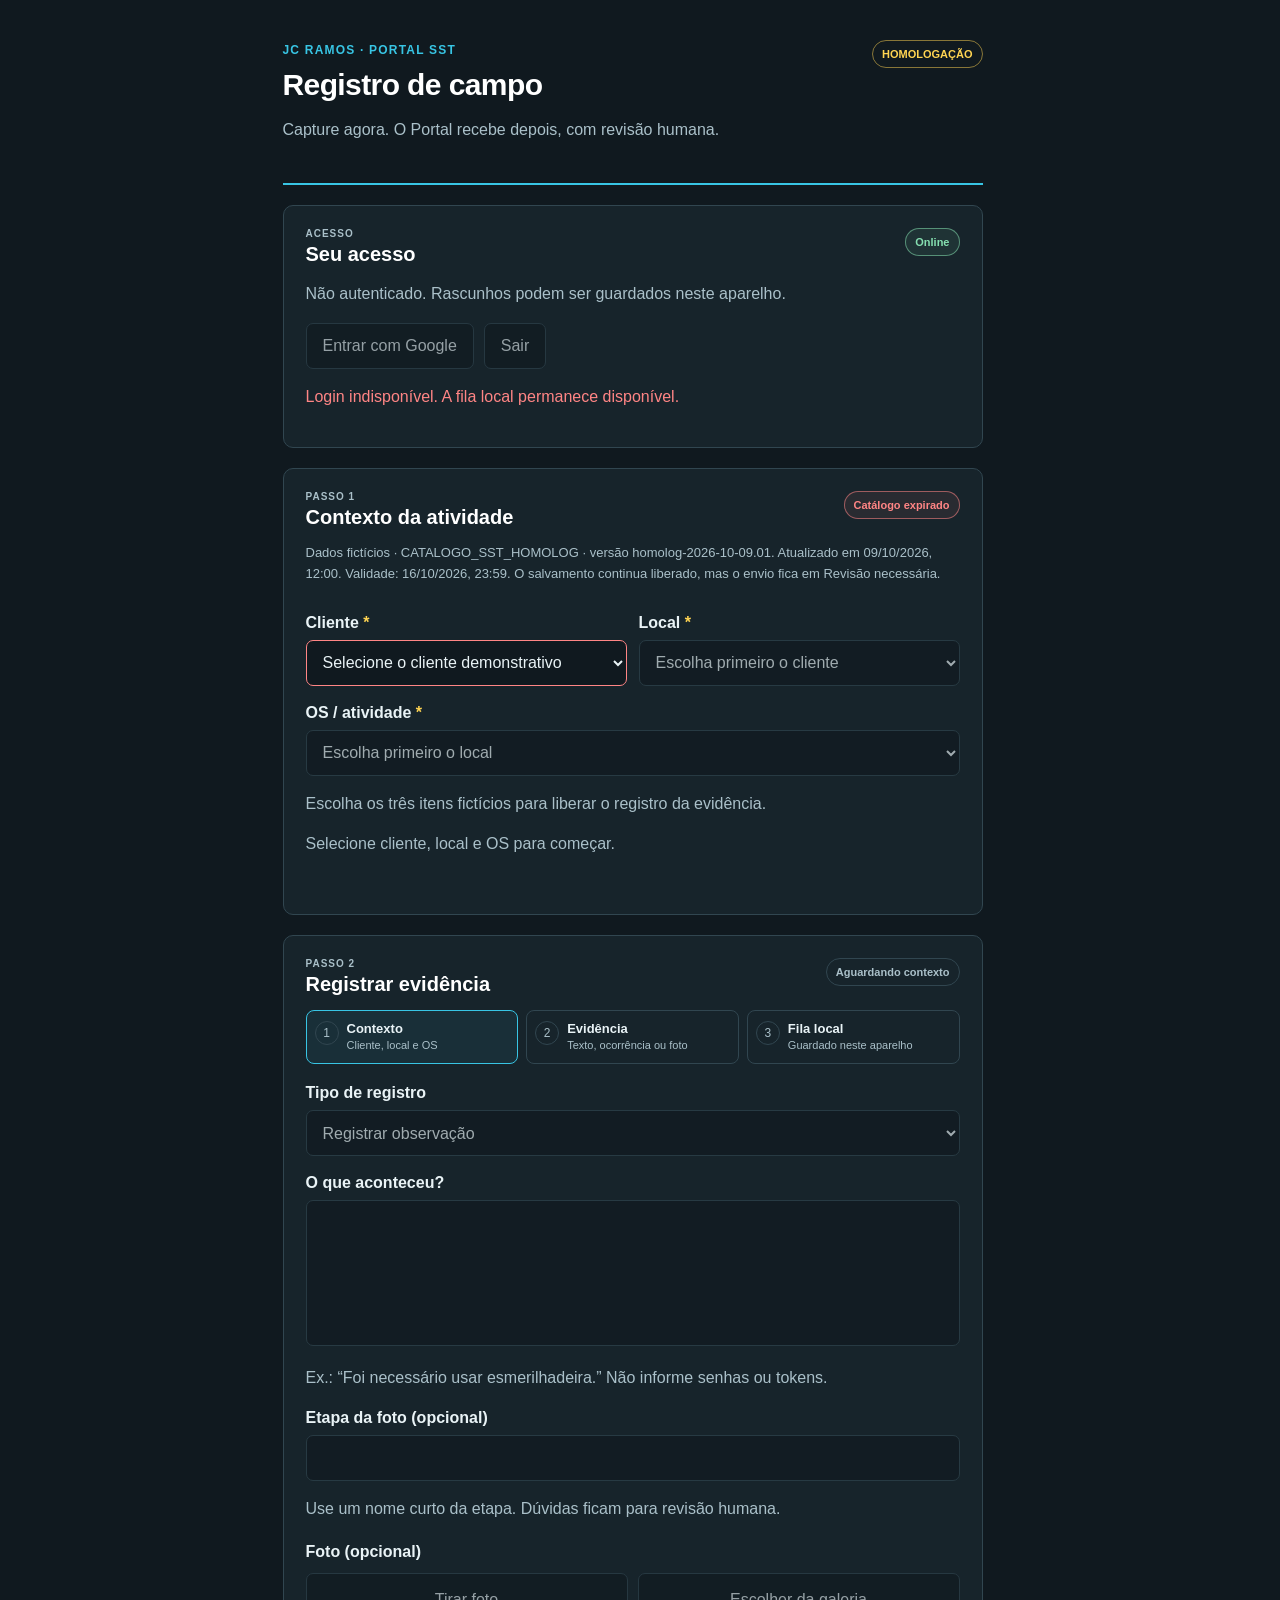
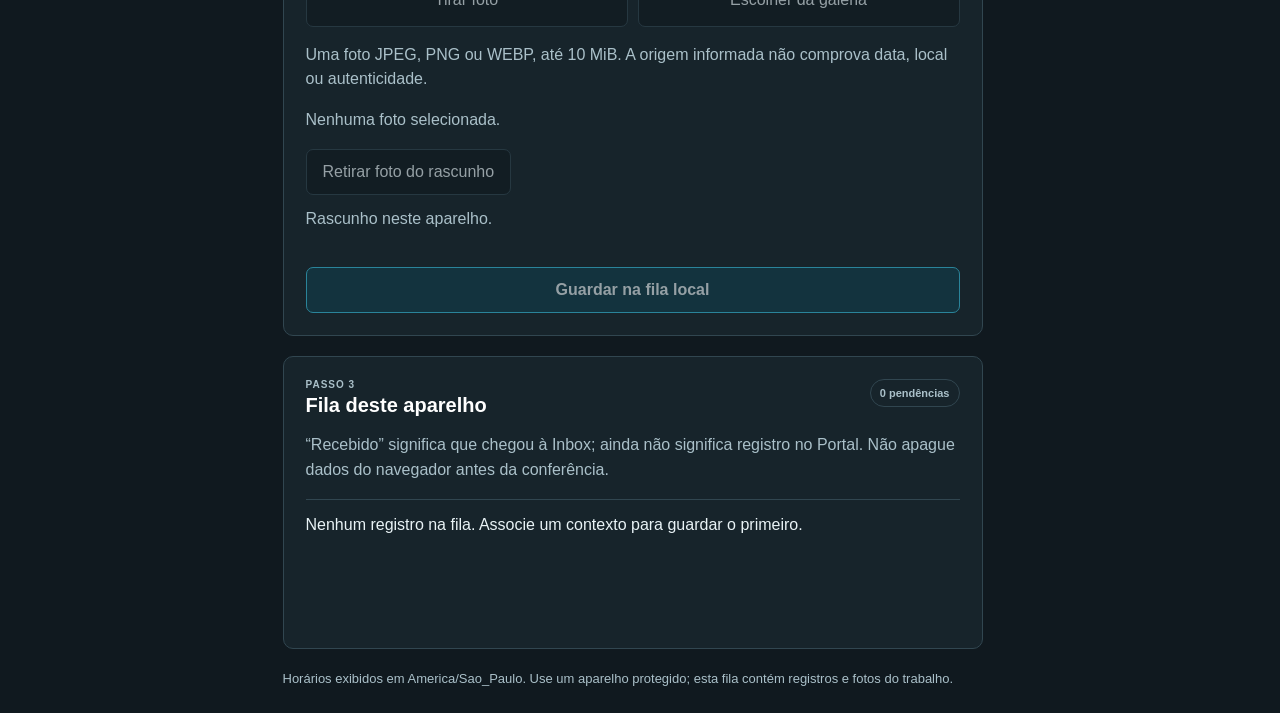
==== index.html @ 4163a8f0 "Refine Diário de Campo frontend for homologation" ====
<!doctype html>
<html lang="pt-BR">
<head>
  <meta charset="utf-8">
  <meta name="viewport" content="width=device-width, initial-scale=1">
  <meta name="theme-color" content="#10191f">
  <title>Campo — Portal SST JC Ramos</title>
  <link rel="manifest" href="./manifest.webmanifest">
  <link rel="stylesheet" href="./field.css">
</head>
<body>
<main>
  <header class="hero">
    <div>
      <span class="eyebrow">JC RAMOS · PORTAL SST</span>
      <h1>Registro de campo</h1>
      <p>Capture agora. O Portal recebe depois, com revisão humana.</p>
    </div>
    <span class="environment-badge">HOMOLOGAÇÃO</span>
  </header>

  <section aria-labelledby="access-title" class="access-card">
    <div class="section-heading">
      <div><span class="section-kicker">ACESSO</span><h2 id="access-title">Seu acesso</h2></div>
      <span id="network-badge" class="status-badge">Verificando conexão</span>
    </div>
    <p id="user">Não autenticado. Rascunhos podem ser guardados neste aparelho.</p>
    <div class="actions">
      <button id="login" disabled>Entrar com Google</button>
      <button id="logout" disabled>Sair</button>
    </div>
    <p id="auth-status" role="status">Aguardando configuração humana do gateway.</p>
  </section>

  <section aria-labelledby="context-title" class="context-card">
    <div class="section-heading">
      <div><span class="section-kicker">PASSO 1</span><h2 id="context-title">Contexto da atividade</h2></div>
      <span id="catalog-badge" class="status-badge">Catálogo fictício</span>
    </div>
    <p id="catalog-status" class="catalog-status">Carregando catálogo local de homologação…</p>
    <div class="context-grid">
      <div>
        <label for="client">Cliente <span aria-hidden="true">*</span></label>
        <select id="client" required aria-describedby="context-help"></select>
      </div>
      <div>
        <label for="location">Local <span aria-hidden="true">*</span></label>
        <select id="location" required aria-describedby="context-help" disabled></select>
      </div>
      <div class="context-wide">
        <label for="activity">OS / atividade <span aria-hidden="true">*</span></label>
        <select id="activity" required aria-describedby="context-help" disabled></select>
      </div>
    </div>
    <p id="context-help">Escolha os três itens fictícios para liberar o registro da evidência.</p>
    <p id="context-status" role="status" class="feedback">Selecione cliente, local e OS para começar.</p>
  </section>

  <section aria-labelledby="capture-title" class="capture-card">
    <div class="section-heading">
      <div><span class="section-kicker">PASSO 2</span><h2 id="capture-title">Registrar evidência</h2></div>
      <span id="capture-badge" class="status-badge">Aguardando contexto</span>
    </div>
    <ol id="timeline" class="timeline" aria-label="Andamento do registro">
      <li id="timeline-context" class="current"><span>1</span><div><strong>Contexto</strong><small>Cliente, local e OS</small></div></li>
      <li id="timeline-evidence"><span>2</span><div><strong>Evidência</strong><small>Texto, ocorrência ou foto</small></div></li>
      <li id="timeline-queue"><span>3</span><div><strong>Fila local</strong><small>Guardado neste aparelho</small></div></li>
    </ol>
    <form id="capture" novalidate>
      <label for="kind">Tipo de registro</label>
      <select id="kind" disabled>
        <option value="NATURAL_LANGUAGE_COMMAND">Registrar observação</option>
        <option value="OBSERVATION">Observação</option>
        <option value="OCCURRENCE">Ocorrência</option>
        <option value="ARRIVAL">Registrar chegada</option>
        <option value="TOOL_USAGE">Ferramenta utilizada</option>
        <option value="START_ACTIVITY">Solicitar início</option>
        <option value="PAUSE_ACTIVITY">Solicitar pausa</option>
        <option value="RESUME_ACTIVITY">Solicitar retomada</option>
        <option value="COMPLETE_ACTIVITY">Solicitar conclusão</option>
      </select>
      <label for="text">O que aconteceu?</label>
      <textarea id="text" class="resize-none" rows="5" maxlength="5000" aria-describedby="text-help capture-status" disabled></textarea>
      <p id="text-help">Ex.: “Foi necessário usar esmerilhadeira.” Não informe senhas ou tokens.</p>
      <label for="stage">Etapa da foto (opcional)</label>
      <input id="stage" maxlength="200" aria-describedby="stage-help" disabled>
      <p id="stage-help">Use um nome curto da etapa. Dúvidas ficam para revisão humana.</p>
      <p class="field-label">Foto (opcional)</p>
      <div class="actions photo-actions">
        <button id="camera-button" type="button" disabled>Tirar foto</button>
        <button id="gallery-button" type="button" disabled>Escolher da galeria</button>
      </div>
      <input id="photo" type="file" accept="image/jpeg,image/png,image/webp" capture="environment" hidden aria-label="Foto da câmera">
      <input id="gallery" type="file" accept="image/jpeg,image/png,image/webp" hidden aria-label="Foto da galeria">
      <p id="photo-help">Uma foto JPEG, PNG ou WEBP, até 10 MiB. A origem informada não comprova data, local ou autenticidade.</p>
      <img id="photo-preview" hidden alt="Prévia da foto selecionada" width="320" height="200">
      <p id="photo-name">Nenhuma foto selecionada.</p>
      <button id="remove-photo" type="button" disabled>Retirar foto do rascunho</button>
      <p id="capture-status" role="status" class="feedback">Rascunho neste aparelho.</p>
      <button id="save" type="submit" class="primary" disabled>Guardar na fila local</button>
    </form>
  </section>

  <section aria-labelledby="queue-title" class="queue-card">
    <div class="section-heading">
      <div><span class="section-kicker">PASSO 3</span><h2 id="queue-title">Fila deste aparelho</h2></div>
      <span id="queue-count" class="status-badge">0 pendências</span>
    </div>
    <p>“Recebido” significa que chegou à Inbox; ainda não significa registro no Portal. Não apague dados do navegador antes da conferência.</p>
    <ol id="queue" class="queue-list"><li>Carregando fila local…</li></ol>
    <p id="queue-status" role="status" class="feedback"></p>
  </section>

  <footer>Horários exibidos em America/Sao_Paulo. Use um aparelho protegido; esta fila contém registros e fotos do trabalho.</footer>
</main>
<script type="module" src="./app.mjs"></script>
</body>
</html>
---- field.css ----
/* Local design adapter for the Diário de Campo HOMOLOG interface. */
:root {
  color-scheme: dark;
  --canvas: #10191f;
  --surface: #17242b;
  --surface-raised: #1b2c34;
  --ink: #e9f3f6;
  --muted: #aac0c9;
  --primary: #38c5e4;
  --primary-soft: #123e4b;
  --border: #314650;
  --safety: #ffd452;
  --danger: #ff8585;
  --success: #85dfb0;
  font-family: "Segoe UI", Arial, sans-serif;
  color: var(--ink);
  background: var(--canvas);
  scrollbar-color: var(--muted) var(--canvas);
  scrollbar-width: auto;
  scrollbar-gutter: stable;
}

* { box-sizing: border-box; }
body { margin: 0; }
main { max-width: 740px; margin: auto; padding: 24px 20px calc(24px + env(safe-area-inset-bottom)); }
.hero { display: flex; align-items: flex-start; justify-content: space-between; gap: 16px; padding: 16px 0 24px; border-bottom: 2px solid var(--primary); }
h1 { color: #fff; font-size: 30px; margin: 10px 0; letter-spacing: -.02em; }
h2 { color: #fff; font-size: 20px; margin: 4px 0 0; }
.eyebrow, .section-kicker { font-size: 12px; letter-spacing: .1em; color: var(--primary); font-weight: 700; }
.section-kicker { display: block; font-size: 10px; color: var(--muted); }
.environment-badge, .status-badge { display: inline-flex; align-items: center; min-height: 28px; padding: 4px 9px; border: 1px solid var(--border); border-radius: 999px; color: var(--muted); font-size: 11px; font-weight: 700; white-space: nowrap; }
.environment-badge { color: var(--safety); border-color: rgba(255,212,82,.5); }
.status-badge.valid { color: var(--success); border-color: rgba(133,223,176,.55); background: rgba(133,223,176,.08); }
.status-badge.attention { color: var(--safety); border-color: rgba(255,212,82,.55); background: rgba(255,212,82,.08); }
.status-badge.blocked { color: var(--danger); border-color: rgba(255,133,133,.55); background: rgba(255,133,133,.08); }
p, footer { line-height: 1.55; color: var(--muted); overflow-wrap: anywhere; }
section { background: var(--surface); padding: 22px; margin: 20px 0; border: 1px solid var(--border); border-radius: 10px; }
.section-heading { display: flex; align-items: flex-start; justify-content: space-between; gap: 14px; margin-bottom: 14px; }
.catalog-status { margin: 0 0 12px; font-size: 13px; }
.context-grid { display: grid; grid-template-columns: 1fr 1fr; gap: 0 12px; }
.context-wide { grid-column: 1 / -1; }
label, .field-label { display: block; font-weight: 600; margin: 18px 0 8px; color: var(--ink); }
label span { color: var(--safety); }
input, textarea, select, button { font: inherit; font-size: 16px; max-width: 100%; min-height: 46px; border: 1px solid var(--border); border-radius: 7px; background: var(--canvas); color: var(--ink); }
input, textarea, select { width: 100%; padding: 12px; }
textarea { resize: none; line-height: 1.5; }
input:disabled, textarea:disabled, select:disabled { opacity: .65; }
input[aria-invalid="true"], select[aria-invalid="true"], textarea[aria-invalid="true"] { border-color: var(--danger); }
button { padding: 11px 16px; cursor: pointer; }
button:hover:enabled { border-color: var(--primary); background: var(--primary-soft); }
button:active:enabled { border-color: var(--safety); }
button:disabled { opacity: .6; cursor: not-allowed; }
.primary { width: 100%; background: var(--primary-soft); border-color: var(--primary); font-weight: 700; }
:focus-visible { outline: 3px solid var(--safety); outline-offset: 3px; }
.actions { display: flex; gap: 10px; flex-wrap: wrap; }
.photo-actions button { flex: 1 1 180px; min-height: 54px; }
.feedback { min-height: 48px; margin: 12px 0; }
.error { color: var(--danger); }
.timeline { display: grid; grid-template-columns: repeat(3, 1fr); gap: 8px; list-style: none; padding: 0; margin: 0 0 20px; }
.timeline li { display: flex; gap: 8px; align-items: flex-start; padding: 10px 8px; border: 1px solid var(--border); border-radius: 8px; color: var(--muted); }
.timeline li > span { display: grid; place-items: center; width: 24px; height: 24px; flex: 0 0 24px; border-radius: 50%; border: 1px solid var(--border); font-size: 12px; }
.timeline li strong, .timeline li small { display: block; }
.timeline li strong { color: var(--ink); font-size: 13px; }
.timeline li small { margin-top: 3px; font-size: 11px; line-height: 1.25; }
.timeline li.current { border-color: var(--primary); background: rgba(56,197,228,.07); }
.timeline li.done > span { background: var(--primary); border-color: var(--primary); color: var(--canvas); }
img { object-fit: contain; max-width: 100%; border: 1px solid var(--border); border-radius: 7px; background: var(--canvas); margin-top: 10px; }
img[hidden], input[hidden] { display: none; }
.queue-list { padding: 0; list-style: none; }
.queue-list > li { border-top: 1px solid var(--border); padding: 16px 0; overflow-wrap: anywhere; }
.queue-list > li p { margin: 8px 0; }
.queue-list > li small { color: var(--muted); }
.queue-state { display: inline-block; padding: 5px 8px; border: 1px solid var(--border); border-radius: 6px; color: var(--ink); }
.queue-state.received, .queue-state.synced { color: var(--success); border-color: rgba(133,223,176,.55); }
.queue-state.failed, .queue-state.needs_review { color: var(--danger); border-color: rgba(255,133,133,.55); }
.queue-context { color: var(--ink); font-size: 13px; }
footer { font-size: 13px; }
::-webkit-scrollbar { width: 12px; }
::-webkit-scrollbar-track { background: var(--canvas); }
::-webkit-scrollbar-thumb { background: var(--muted); border: 3px solid var(--canvas); border-radius: 7px; }
@media (max-width: 560px) {
  .hero, .section-heading { display: block; }
  .hero .environment-badge, .section-heading .status-badge { margin-top: 12px; }
  .context-grid { display: block; }
  section { padding: 16px; }
  h1 { font-size: 26px; }
  .timeline { grid-template-columns: 1fr; }
}
@media (forced-colors: active) {
  :root { scrollbar-color: auto; }
  button, input, textarea, select { forced-color-adjust: auto; }
}
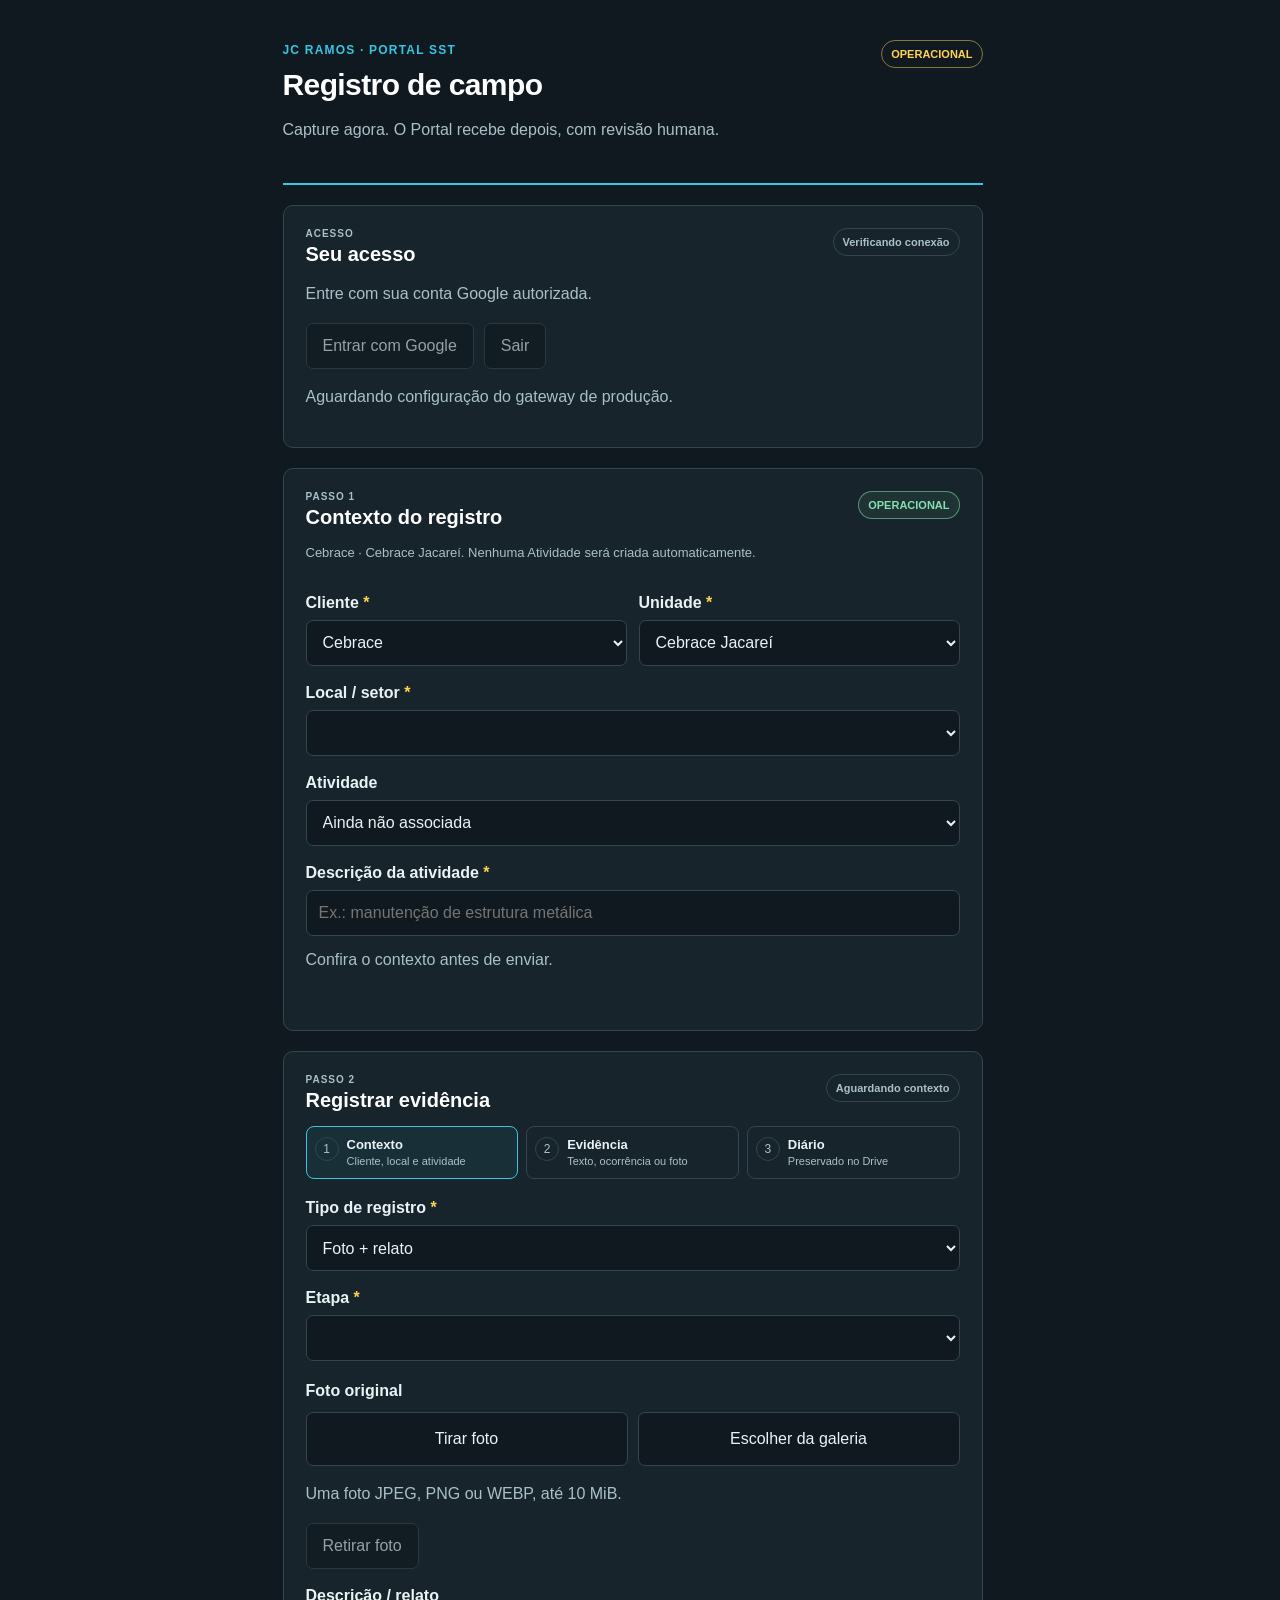
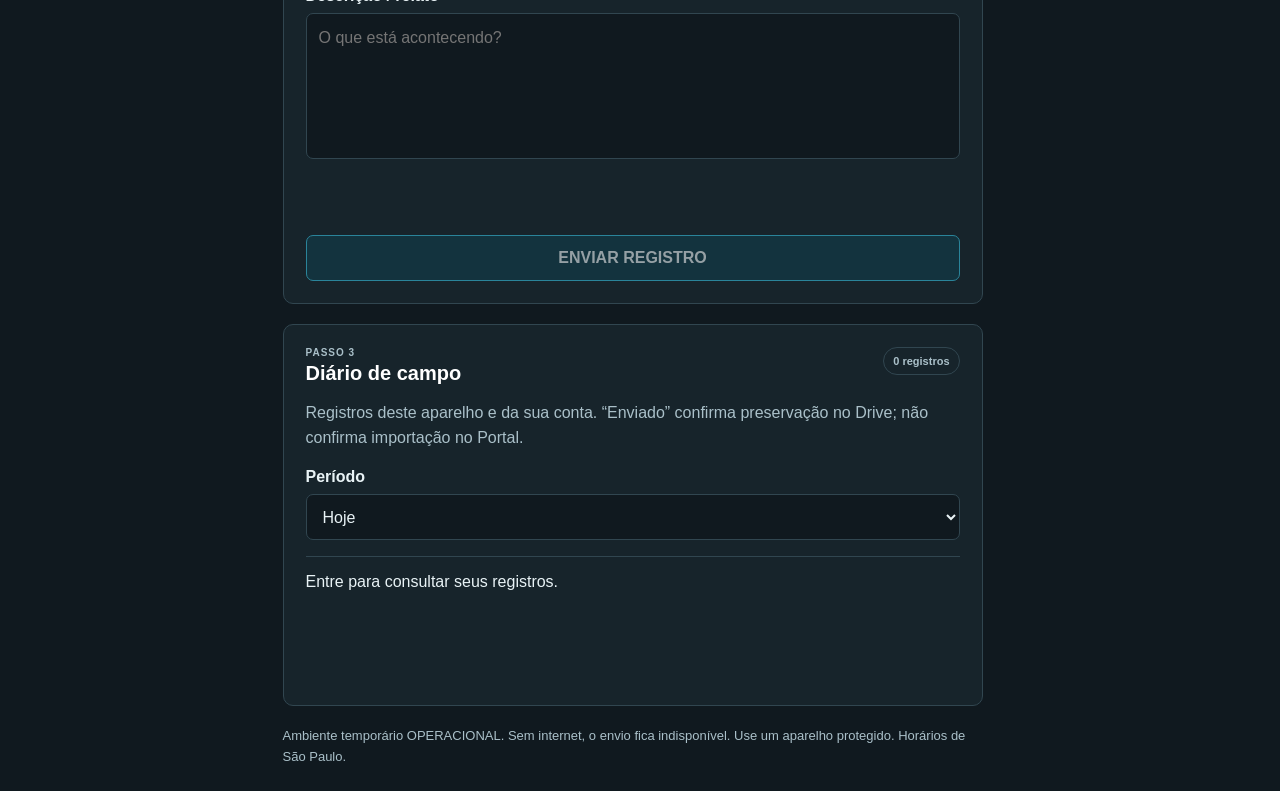
==== commit c12caac6: "feat: publish approved PROD field app" ====
--- a/index.html
+++ b/index.html
@@ -4,7 +4,7 @@
   <meta charset="utf-8">
   <meta name="viewport" content="width=device-width, initial-scale=1">
   <meta name="theme-color" content="#10191f">
-  <title>Campo — Portal SST JC Ramos</title>
+  <title>Campo — Portal SST JC Ramos · OPERACIONAL</title>
   <link rel="manifest" href="./manifest.webmanifest">
   <link rel="stylesheet" href="./field.css">
 </head>
@@ -16,44 +16,49 @@
       <h1>Registro de campo</h1>
       <p>Capture agora. O Portal recebe depois, com revisão humana.</p>
     </div>
-    <span class="environment-badge">HOMOLOGAÇÃO</span>
+    <span class="environment-badge">OPERACIONAL</span>
   </header>
 
   <section aria-labelledby="access-title" class="access-card">
     <div class="section-heading">
       <div><span class="section-kicker">ACESSO</span><h2 id="access-title">Seu acesso</h2></div>
-      <span id="network-badge" class="status-badge">Verificando conexão</span>
+      <span id="connection" class="status-badge">Verificando conexão</span>
     </div>
-    <p id="user">Não autenticado. Rascunhos podem ser guardados neste aparelho.</p>
+    <p id="user">Entre com sua conta Google autorizada.</p>
     <div class="actions">
       <button id="login" disabled>Entrar com Google</button>
       <button id="logout" disabled>Sair</button>
     </div>
-    <p id="auth-status" role="status">Aguardando configuração humana do gateway.</p>
+    <p id="auth-status" role="status">Aguardando configuração do gateway de produção.</p>
   </section>
 
   <section aria-labelledby="context-title" class="context-card">
     <div class="section-heading">
-      <div><span class="section-kicker">PASSO 1</span><h2 id="context-title">Contexto da atividade</h2></div>
-      <span id="catalog-badge" class="status-badge">Catálogo fictício</span>
+      <div><span class="section-kicker">PASSO 1</span><h2 id="context-title">Contexto do registro</h2></div>
+      <span class="status-badge valid">OPERACIONAL</span>
     </div>
-    <p id="catalog-status" class="catalog-status">Carregando catálogo local de homologação…</p>
+    <p id="catalog-status" class="catalog-status">Cebrace · Cebrace Jacareí. Nenhuma Atividade será criada automaticamente.</p>
     <div class="context-grid">
       <div>
         <label for="client">Cliente <span aria-hidden="true">*</span></label>
-        <select id="client" required aria-describedby="context-help"></select>
+        <select id="client" required><option>Cebrace</option></select>
       </div>
       <div>
-        <label for="location">Local <span aria-hidden="true">*</span></label>
-        <select id="location" required aria-describedby="context-help" disabled></select>
+        <label for="unit">Unidade <span aria-hidden="true">*</span></label>
+        <select id="unit" required><option>Cebrace Jacareí</option></select>
       </div>
       <div class="context-wide">
-        <label for="activity">OS / atividade <span aria-hidden="true">*</span></label>
-        <select id="activity" required aria-describedby="context-help" disabled></select>
+        <label for="location">Local / setor <span aria-hidden="true">*</span></label>
+        <select id="location" required></select>
+        <div id="location-other" hidden><label for="location-free">Qual local / setor?</label><input id="location-free" maxlength="200" aria-describedby="capture-status"></div>
+      </div>
+      <div class="context-wide">
+        <label for="activity">Atividade</label>
+        <select id="activity"><option value="">Ainda não associada</option></select>
+        <div id="activity-other"><label for="activity-free">Descrição da atividade <span aria-hidden="true">*</span></label><input id="activity-free" maxlength="200" placeholder="Ex.: manutenção de estrutura metálica" aria-describedby="capture-status"></div>
       </div>
     </div>
-    <p id="context-help">Escolha os três itens fictícios para liberar o registro da evidência.</p>
-    <p id="context-status" role="status" class="feedback">Selecione cliente, local e OS para começar.</p>
+    <p id="context-status" role="status" class="feedback">Confira o contexto antes de enviar.</p>
   </section>
 
   <section aria-labelledby="capture-title" class="capture-card">
@@ -62,57 +67,53 @@
       <span id="capture-badge" class="status-badge">Aguardando contexto</span>
     </div>
     <ol id="timeline" class="timeline" aria-label="Andamento do registro">
-      <li id="timeline-context" class="current"><span>1</span><div><strong>Contexto</strong><small>Cliente, local e OS</small></div></li>
+      <li id="timeline-context" class="current"><span>1</span><div><strong>Contexto</strong><small>Cliente, local e atividade</small></div></li>
       <li id="timeline-evidence"><span>2</span><div><strong>Evidência</strong><small>Texto, ocorrência ou foto</small></div></li>
-      <li id="timeline-queue"><span>3</span><div><strong>Fila local</strong><small>Guardado neste aparelho</small></div></li>
+      <li id="timeline-queue"><span>3</span><div><strong>Diário</strong><small>Preservado no Drive</small></div></li>
     </ol>
     <form id="capture" novalidate>
-      <label for="kind">Tipo de registro</label>
-      <select id="kind" disabled>
-        <option value="NATURAL_LANGUAGE_COMMAND">Registrar observação</option>
-        <option value="OBSERVATION">Observação</option>
-        <option value="OCCURRENCE">Ocorrência</option>
-        <option value="ARRIVAL">Registrar chegada</option>
-        <option value="TOOL_USAGE">Ferramenta utilizada</option>
-        <option value="START_ACTIVITY">Solicitar início</option>
-        <option value="PAUSE_ACTIVITY">Solicitar pausa</option>
-        <option value="RESUME_ACTIVITY">Solicitar retomada</option>
-        <option value="COMPLETE_ACTIVITY">Solicitar conclusão</option>
+      <label for="kind">Tipo de registro <span aria-hidden="true">*</span></label>
+      <select id="kind">
+        <option value="PHOTO_REPORT">Foto + relato</option>
+        <option value="PHOTO">Foto</option>
+        <option value="REPORT">Relato</option>
       </select>
-      <label for="text">O que aconteceu?</label>
-      <textarea id="text" class="resize-none" rows="5" maxlength="5000" aria-describedby="text-help capture-status" disabled></textarea>
-      <p id="text-help">Ex.: “Foi necessário usar esmerilhadeira.” Não informe senhas ou tokens.</p>
-      <label for="stage">Etapa da foto (opcional)</label>
-      <input id="stage" maxlength="200" aria-describedby="stage-help" disabled>
-      <p id="stage-help">Use um nome curto da etapa. Dúvidas ficam para revisão humana.</p>
-      <p class="field-label">Foto (opcional)</p>
-      <div class="actions photo-actions">
-        <button id="camera-button" type="button" disabled>Tirar foto</button>
-        <button id="gallery-button" type="button" disabled>Escolher da galeria</button>
+      <label for="stage">Etapa <span aria-hidden="true">*</span></label>
+      <select id="stage"></select>
+      <div id="stage-other" hidden><label for="stage-free">Qual etapa?</label><input id="stage-free" maxlength="200" aria-describedby="capture-status"></div>
+      <div id="photo-section">
+        <p class="field-label">Foto original</p>
+        <div class="actions photo-actions">
+          <button id="camera-button" type="button">Tirar foto</button>
+          <button id="gallery-button" type="button">Escolher da galeria</button>
+        </div>
+        <input id="camera" type="file" accept="image/jpeg,image/png,image/webp" capture="environment" hidden>
+        <input id="gallery" type="file" accept="image/jpeg,image/png,image/webp" hidden>
+        <p id="photo-name">Uma foto JPEG, PNG ou WEBP, até 10 MiB.</p>
+        <img id="preview" hidden alt="Prévia da foto original" width="320" height="200">
+        <button id="remove-photo" type="button" disabled>Retirar foto</button>
       </div>
-      <input id="photo" type="file" accept="image/jpeg,image/png,image/webp" capture="environment" hidden aria-label="Foto da câmera">
-      <input id="gallery" type="file" accept="image/jpeg,image/png,image/webp" hidden aria-label="Foto da galeria">
-      <p id="photo-help">Uma foto JPEG, PNG ou WEBP, até 10 MiB. A origem informada não comprova data, local ou autenticidade.</p>
-      <img id="photo-preview" hidden alt="Prévia da foto selecionada" width="320" height="200">
-      <p id="photo-name">Nenhuma foto selecionada.</p>
-      <button id="remove-photo" type="button" disabled>Retirar foto do rascunho</button>
-      <p id="capture-status" role="status" class="feedback">Rascunho neste aparelho.</p>
-      <button id="save" type="submit" class="primary" disabled>Guardar na fila local</button>
+      <label for="text">Descrição / relato</label>
+      <textarea id="text" rows="5" maxlength="5000" placeholder="O que está acontecendo?" aria-describedby="capture-status"></textarea>
+      <p id="capture-status" class="feedback" role="status"></p>
+      <button id="send" type="submit" class="primary" disabled>ENVIAR REGISTRO</button>
     </form>
   </section>
 
-  <section aria-labelledby="queue-title" class="queue-card">
+  <section aria-labelledby="diary-title" class="queue-card">
     <div class="section-heading">
-      <div><span class="section-kicker">PASSO 3</span><h2 id="queue-title">Fila deste aparelho</h2></div>
-      <span id="queue-count" class="status-badge">0 pendências</span>
+      <div><span class="section-kicker">PASSO 3</span><h2 id="diary-title">Diário de campo</h2></div>
+      <span id="queue-count" class="status-badge">0 registros</span>
     </div>
-    <p>“Recebido” significa que chegou à Inbox; ainda não significa registro no Portal. Não apague dados do navegador antes da conferência.</p>
-    <ol id="queue" class="queue-list"><li>Carregando fila local…</li></ol>
-    <p id="queue-status" role="status" class="feedback"></p>
+    <p>Registros deste aparelho e da sua conta. “Enviado” confirma preservação no Drive; não confirma importação no Portal.</p>
+    <label for="day">Período</label>
+    <select id="day"><option value="TODAY">Hoje</option><option value="RECENT">Recentes</option></select>
+    <ol id="diary" class="queue-list"><li>Entre para consultar seus registros.</li></ol>
+    <p id="diary-status" role="status" class="feedback"></p>
   </section>
 
-  <footer>Horários exibidos em America/Sao_Paulo. Use um aparelho protegido; esta fila contém registros e fotos do trabalho.</footer>
+  <footer>Ambiente temporário OPERACIONAL. Sem internet, o envio fica indisponível. Use um aparelho protegido. Horários de São Paulo.</footer>
 </main>
-<script type="module" src="./app.mjs"></script>
+<script type="module" src="./production-app.mjs"></script>
 </body>
 </html>
--- a/field.css
+++ b/field.css
@@ -1,4 +1,4 @@
-/* Local design adapter for the Diário de Campo HOMOLOG interface. */
+/* Local design adapter for the Diário de Campo operacional. */
 :root {
   color-scheme: dark;
   --canvas: #10191f;
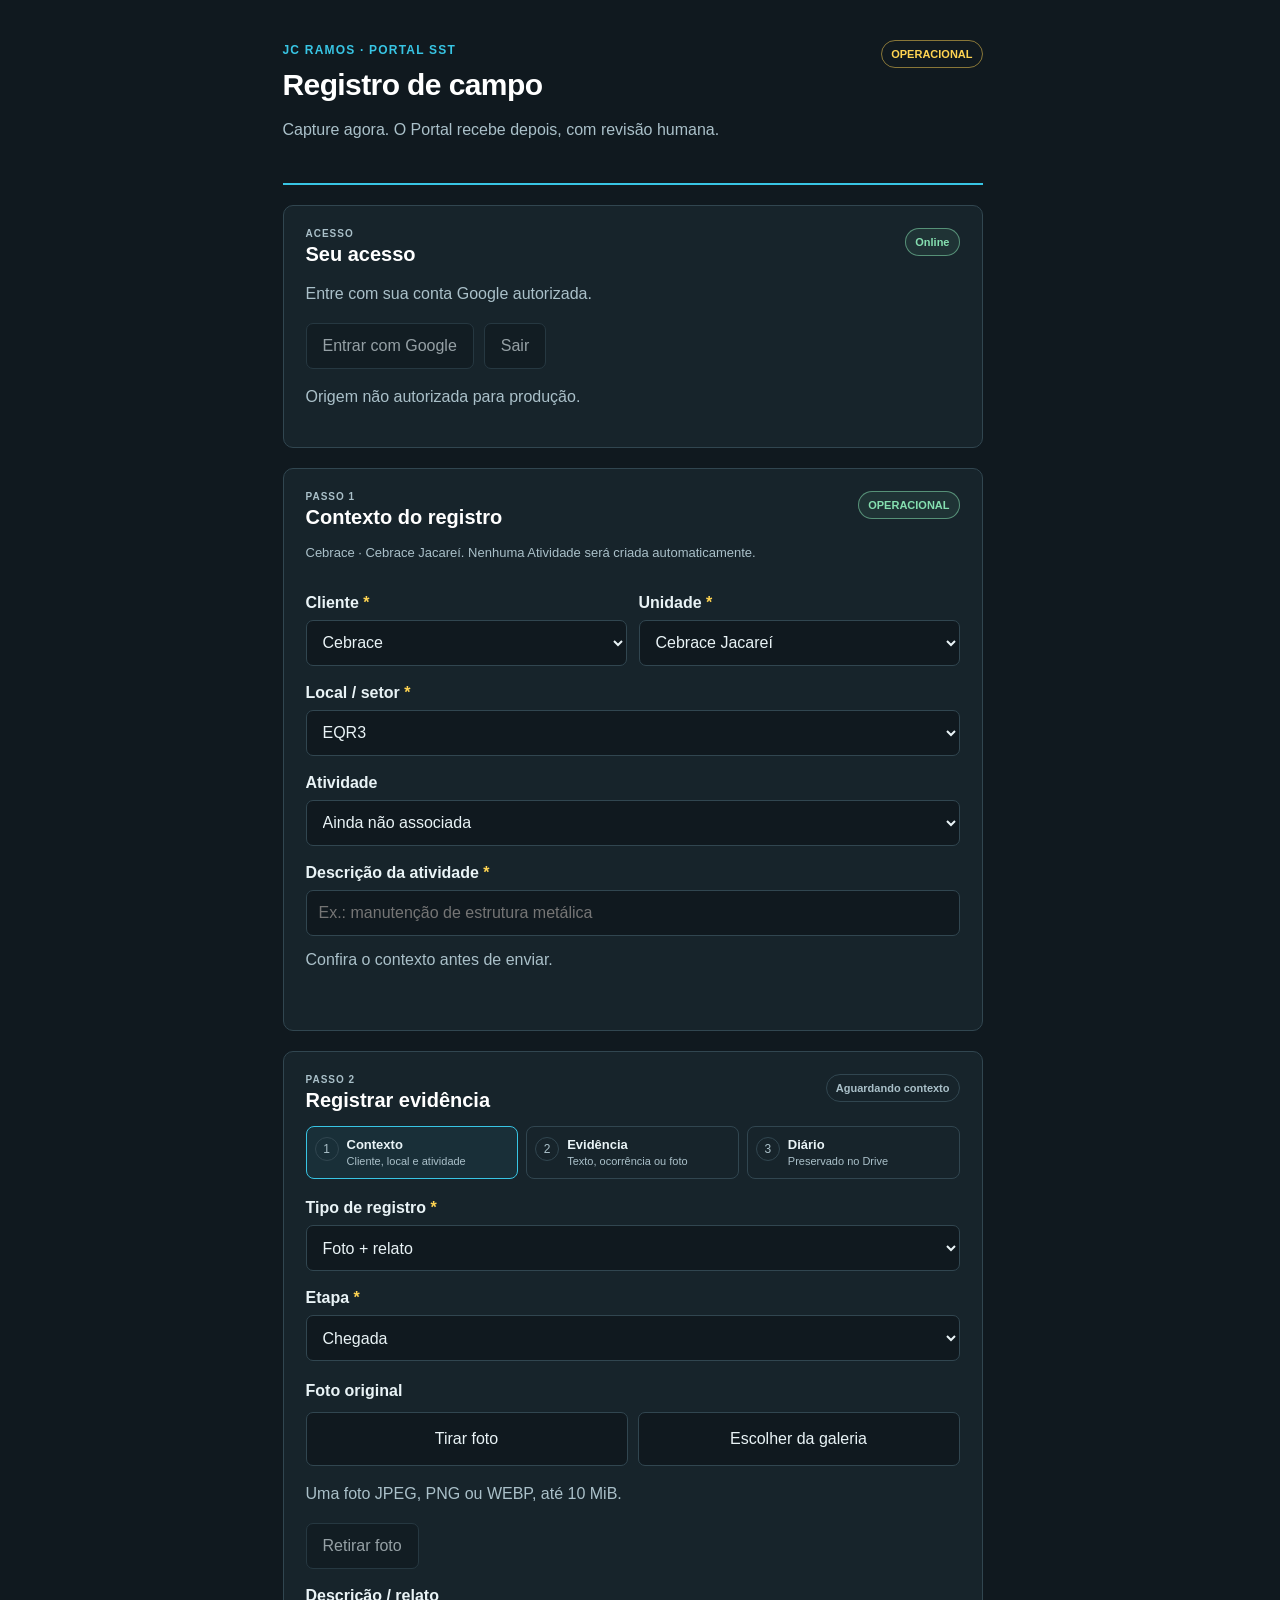
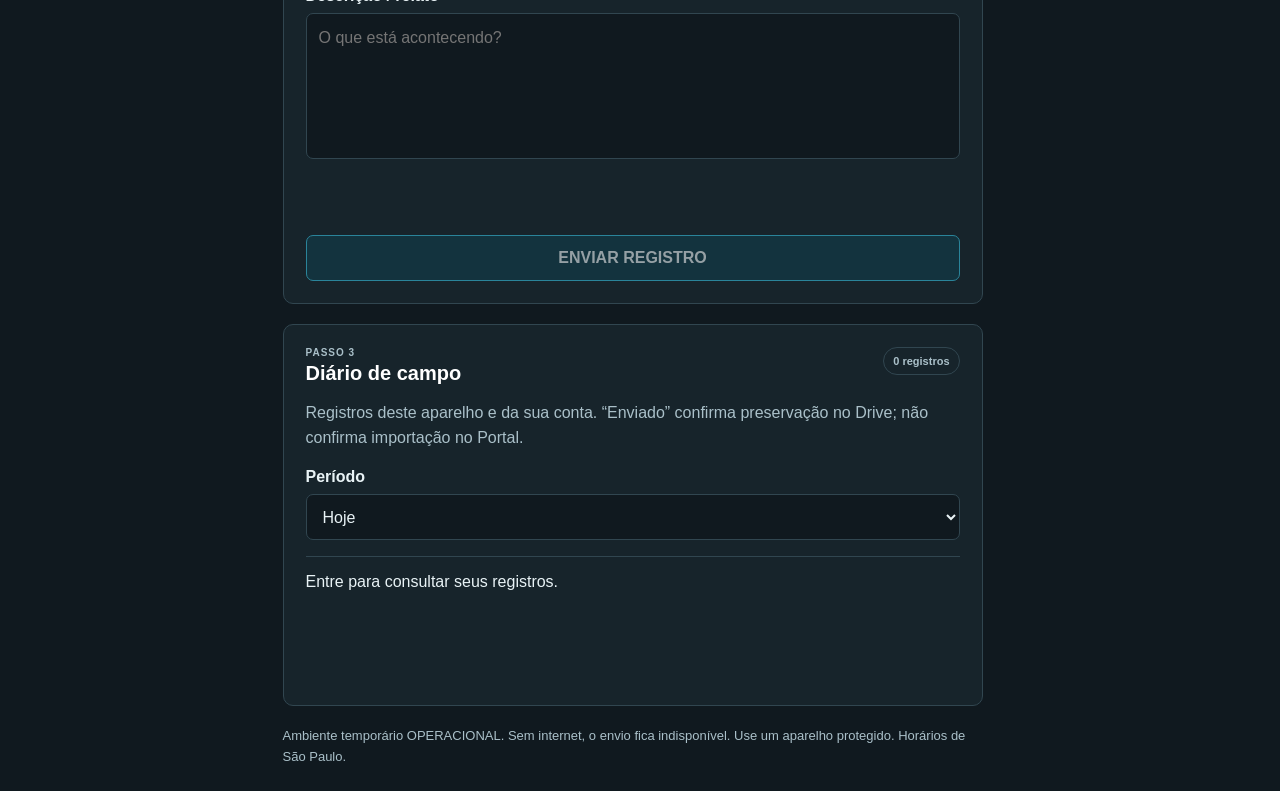
==== commit 3307e8eb: "fix: point PROD root to operational entrypoint" ====
--- a/index.html
+++ b/index.html
@@ -114,6 +114,6 @@
 
   <footer>Ambiente temporário OPERACIONAL. Sem internet, o envio fica indisponível. Use um aparelho protegido. Horários de São Paulo.</footer>
 </main>
-<script type="module" src="./production-app.mjs"></script>
+<script type="module" src="./app.mjs"></script>
 </body>
 </html>
